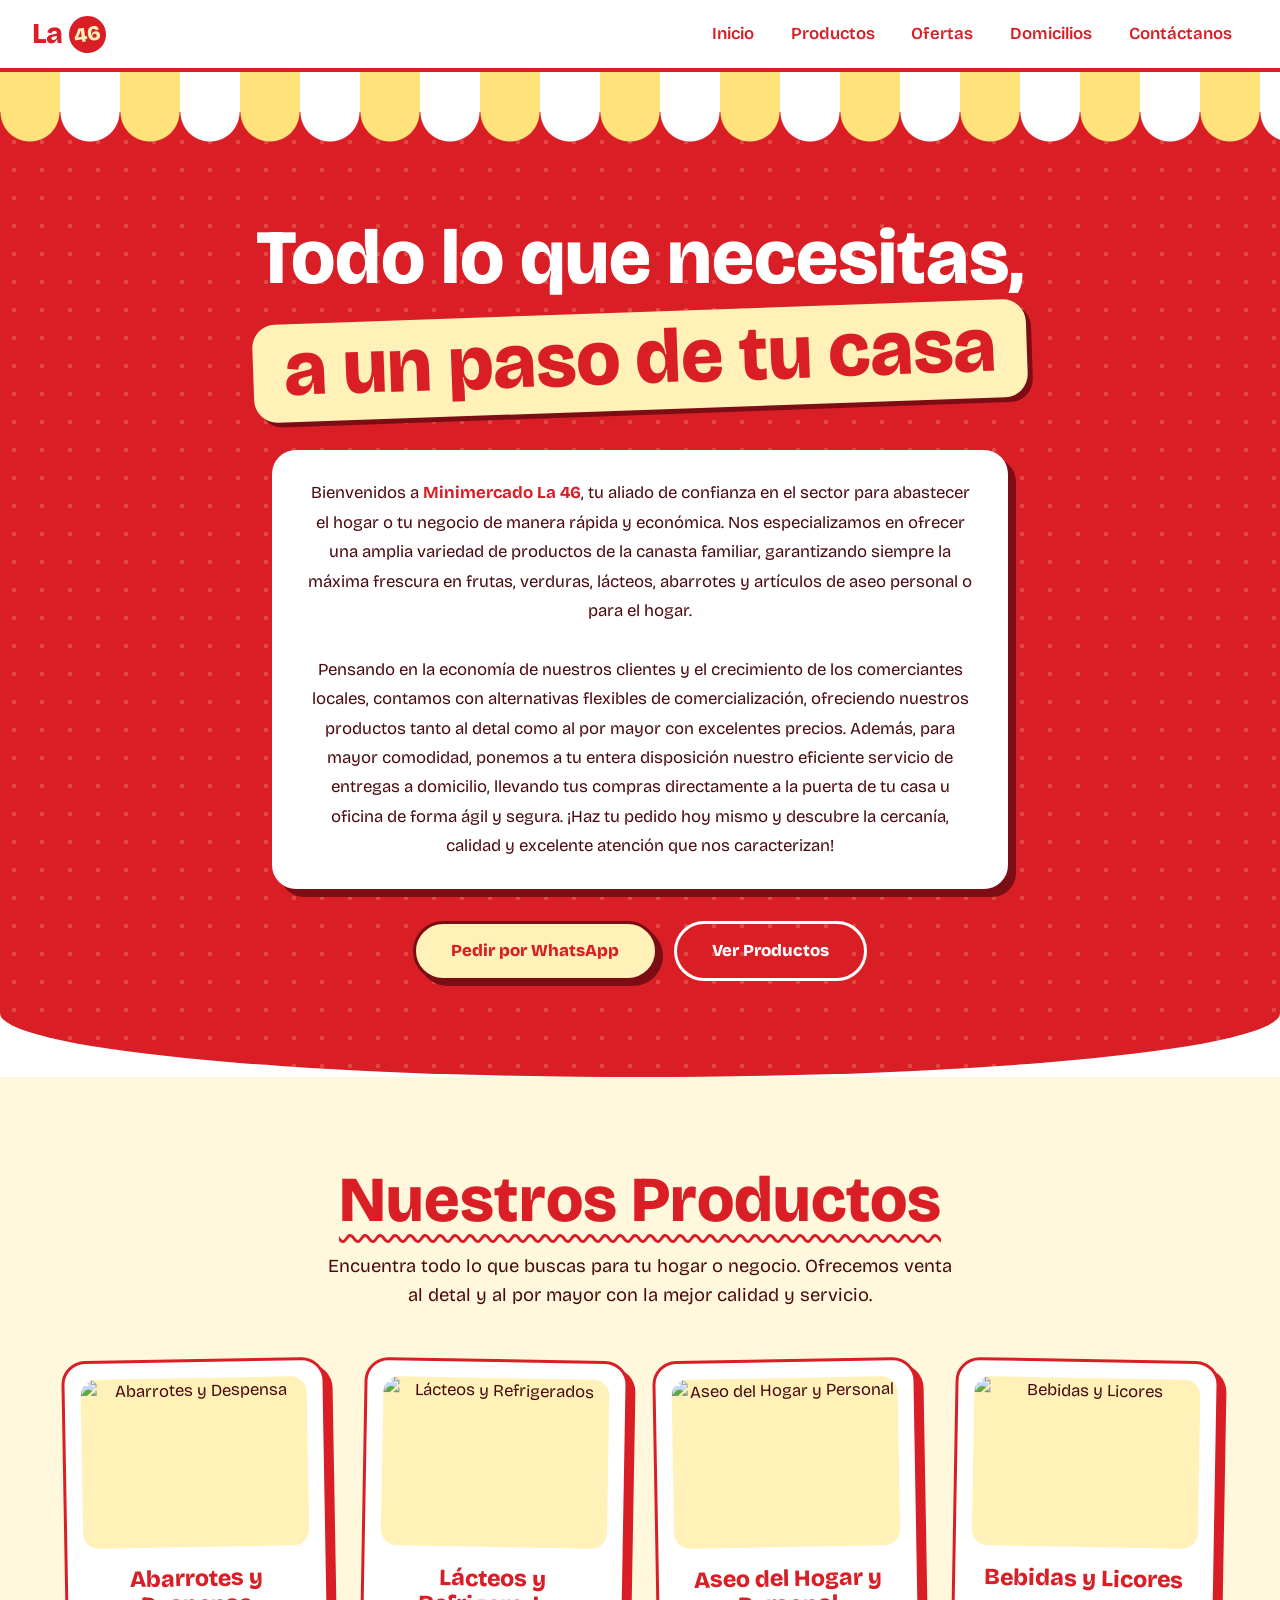
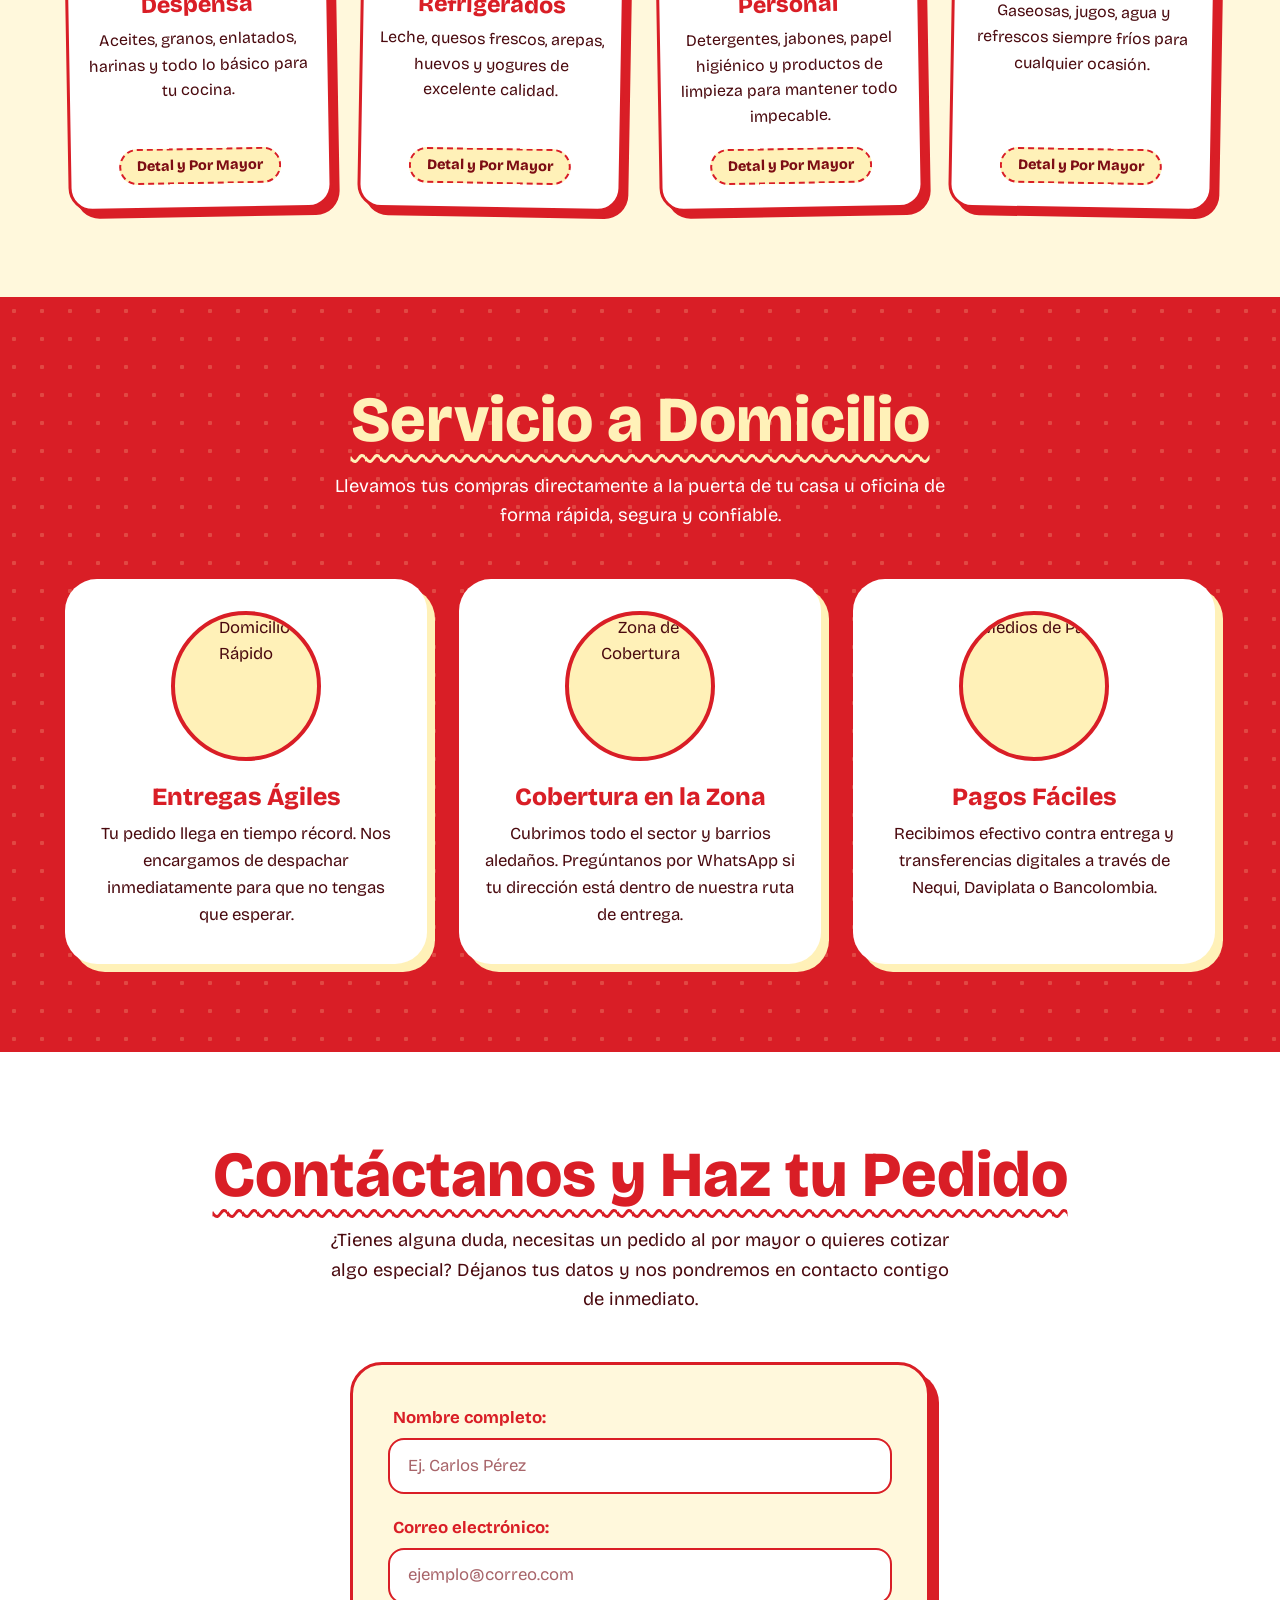
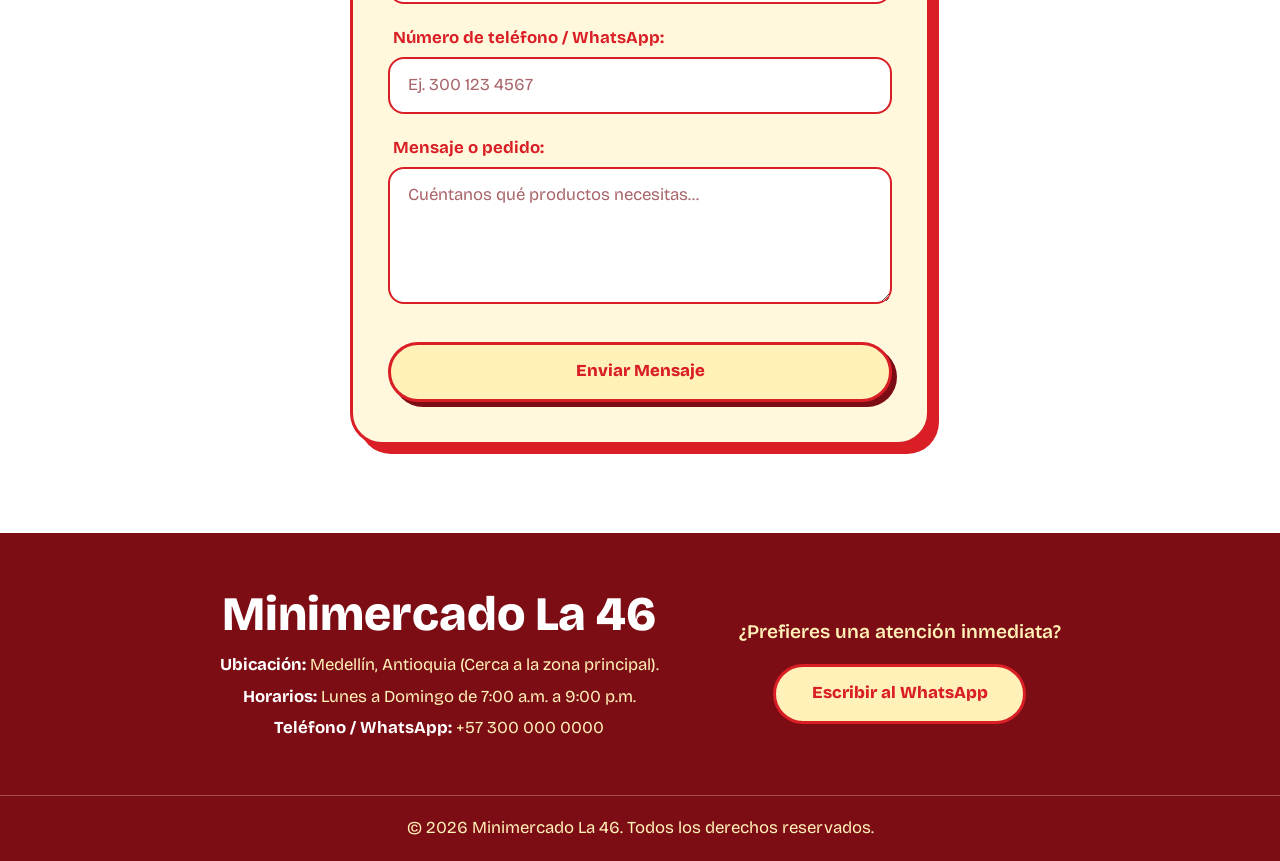
==== index.html @ de030acc "creacion de repositorio" ====
<!DOCTYPE html>
<html lang="es">
<head>
    <meta charset="UTF-8">
    <meta name="viewport" content="width=device-width, initial-scale=1.0">
    <title>Minimercado La 46</title>
    <link rel="stylesheet" href="css/style.css">
</head>
<body>
    <header class="navbar">
        <div class="logo">La <span>46</span></div>
        <nav>
            <ul class="nav-links" id="nav-links">
                <li><a href="#Inicio">Inicio</a></li>
                <li><a href="#Productos">Productos</a></li>
                <li><a href="#Ofertas">Ofertas</a></li>
                <li><a href="#Domicilios">Domicilios</a></li>
                <li><a href="#Contactanos">Contáctanos</a></li>
            </ul>
        </nav>
    </header>

    <!-- SECCIÓN INICIO (HERO) -->
    <section id="Inicio" class="hero">
        <div class="hero-content">
            <h1>Todo lo que necesitas, <br><span>a un paso de tu casa</span></h1>
            <p>
                Bienvenidos a <strong>Minimercado La 46</strong>, tu aliado de confianza en el sector para abastecer el hogar o tu negocio de manera rápida y económica. Nos especializamos en ofrecer una amplia variedad de productos de la canasta familiar, garantizando siempre la máxima frescura en frutas, verduras, lácteos, abarrotes y artículos de aseo personal o para el hogar. 
                <br><br>
                Pensando en la economía de nuestros clientes y el crecimiento de los comerciantes locales, contamos con alternativas flexibles de comercialización, ofreciendo nuestros productos tanto al detal como al por mayor con excelentes precios. Además, para mayor comodidad, ponemos a tu entera disposición nuestro eficiente servicio de entregas a domicilio, llevando tus compras directamente a la puerta de tu casa u oficina de forma ágil y segura. ¡Haz tu pedido hoy mismo y descubre la cercanía, calidad y excelente atención que nos caracterizan!
            </p>
            <div class="hero-buttons">
                <!-- Enlace directo que abre WhatsApp con un mensaje predefinido -->
                <a href="https://wa.me/573000000000?text=Hola%20Minimercado%20La%2046,%20quiero%20hacer%20un%20pedido" target="_blank" class="btn-primary">
                    Pedir por WhatsApp
                </a>
                <a href="#Productos" class="btn-secondary">Ver Productos</a>
            </div>
        </div>
    </section>

    <!-- SECCIÓN PRODUCTOS -->
    <section id="Productos">
        <div class="productos-container">
            <h2>Nuestros Productos</h2>
            <p>Encuentra todo lo que buscas para tu hogar o negocio. Ofrecemos venta al detal y al por mayor con la mejor calidad y servicio.</p>
            

            <!-- Categorías de Productos -->
            <div class="categorias-grid">
                
                <!-- Categoría 1 -->
                <div class="categoria-card">
                    <div class="card-image">
                        <img src="img/abarrotes.jpg" alt="Abarrotes y Despensa">
                    </div>
                    <h3>Abarrotes y Despensa</h3>
                    <p>Aceites, granos, enlatados, harinas y todo lo básico para tu cocina.</p>
                    <span class="badge">Detal y Por Mayor</span>
                </div>

                <!-- Categoría 2 -->
                <div class="categoria-card">
                    <div class="card-image">
                        <img src="img/lacteos.jpg" alt="Lácteos y Refrigerados">
                    </div>
                    <h3>Lácteos y Refrigerados</h3>
                    <p>Leche, quesos frescos, arepas, huevos y yogures de excelente calidad.</p>
                    <span class="badge">Detal y Por Mayor</span>
                </div>

                <!-- Categoría 3 -->
                <div class="categoria-card">
                    <div class="card-image">
                        <img src="img/aseo.jpg" alt="Aseo del Hogar y Personal">
                    </div>
                    <h3>Aseo del Hogar y Personal</h3>
                    <p>Detergentes, jabones, papel higiénico y productos de limpieza para mantener todo impecable.</p>
                    <span class="badge">Detal y Por Mayor</span>
                </div>

                <!-- Categoría 4 -->
                <div class="categoria-card">
                    <div class="card-image">
                        <img src="img/bebidas.jpg" alt="Bebidas y Licores">
                    </div>
                    <h3>Bebidas y Licores</h3>
                    <p>Gaseosas, jugos, agua y refrescos siempre fríos para cualquier ocasión.</p>
                    <span class="badge">Detal y Por Mayor</span>
                </div>

            </div>
        </div>
    </section>

    <!-- SECCIÓN DOMICILIOS -->
    <section id="Domicilios">
        <div class="domicilios-container">
            <h2>Servicio a Domicilio</h2>
            <p>Llevamos tus compras directamente a la puerta de tu casa u oficina de forma rápida, segura y confiable.</p>

            <div class="domicilios-grid">
                
                <!-- Tarjeta 1: Tiempos -->
                <div class="domicilio-card">
                    <div class="card-image">
                        <img src="img/domicilio-rapido.jpg" alt="Domicilio Rápido">
                    </div>
                    <h3>Entregas Ágiles</h3>
                    <p>Tu pedido llega en tiempo récord. Nos encargamos de despachar inmediatamente para que no tengas que esperar.</p>
                </div>

                <!-- Tarjeta 2: Cobertura -->
                <div class="domicilio-card">
                    <div class="card-image">
                        <img src="img/cobertura.jpg" alt="Zona de Cobertura">
                    </div>
                    <h3>Cobertura en la Zona</h3>
                    <p>Cubrimos todo el sector y barrios aledaños. Pregúntanos por WhatsApp si tu dirección está dentro de nuestra ruta de entrega.</p>
                </div>

                <!-- Tarjeta 3: Métodos de Pago -->
                <div class="domicilio-card">
                    <div class="card-image">
                        <img src="img/pagos.jpg" alt="Medios de Pago">
                    </div>
                    <h3>Pagos Fáciles</h3>
                    <p>Recibimos efectivo contra entrega y transferencias digitales a través de Nequi, Daviplata o Bancolombia.</p>
                </div>

            </div>
        </div>
    </section>

   <!-- SECCIÓN CONTÁCTANOS -->
    <section id="Contactanos">
        <div class="contactanos-container">
            <h2>Contáctanos y Haz tu Pedido</h2>
            <p>¿Tienes alguna duda, necesitas un pedido al por mayor o quieres cotizar algo especial? Déjanos tus datos y nos pondremos en contacto contigo de inmediato.</p>

            <!-- Formulario de Contacto Centrado -->
            <div class="form-card-centered">
                <form action="#" method="POST">
                    <div class="form-group">
                        <label for="nombre">Nombre completo:</label>
                        <input type="text" id="nombre" name="nombre" placeholder="Ej. Carlos Pérez" required>
                    </div>

                    <div class="form-group">
                        <label for="correo">Correo electrónico:</label>
                        <input type="email" id="correo" name="correo" placeholder="ejemplo@correo.com" required>
                    </div>

                    <div class="form-group">
                        <label for="telefono">Número de teléfono / WhatsApp:</label>
                        <input type="tel" id="telefono" name="telefono" placeholder="Ej. 300 123 4567" required>
                    </div>

                    <div class="form-group">
                        <label for="mensaje">Mensaje o pedido:</label>
                        <textarea id="mensaje" name="mensaje" rows="4" placeholder="Cuéntanos qué productos necesitas..."></textarea>
                    </div>

                    <button type="submit" class="btn-primary">Enviar Mensaje</button>
                </form>
            </div>
        </div>
    </section>

    <!-- PIE DE PÁGINA (FOOTER) CON INFORMACIÓN DEL MINIMERCADO -->
    <footer>
        <div class="footer-container">
            <div class="footer-info">
                <h3>Minimercado La 46</h3>
                <p><strong>Ubicación:</strong> Medellín, Antioquia (Cerca a la zona principal).</p>
                <p><strong>Horarios:</strong> Lunes a Domingo de 7:00 a.m. a 9:00 p.m.</p>
                <p><strong>Teléfono / WhatsApp:</strong> +57 300 000 0000</p>
            </div>
            <div class="footer-whatsapp">
                <p>¿Prefieres una atención inmediata?</p>
                <a href="https://wa.me/573000000000?text=Hola%20Minimercado%20La%2046,%20quiero%20hacer%20una%20consulta" target="_blank" class="btn-primary">
                    Escribir al WhatsApp
                </a>
            </div>
        </div>
        <div class="footer-bottom">
            <p>&copy; 2026 Minimercado La 46. Todos los derechos reservados.</p>
        </div>
    </footer>

</body>
</html>
---- css/style.css ----
/* =====================================================
   Minimercado La 46 · rojo (principal), amarillo claro y blanco
   Solo CSS3. Idea: una tienda de barrio con su toldo a rayas
   y etiquetas de precio.
   Orden: base > navbar > inicio > productos > domicilios >
          contáctanos > footer > responsive
   ===================================================== */

@import url("https://fonts.googleapis.com/css2?family=Bricolage+Grotesque:wght@400;600;800&display=swap");

/* ---------- Base ---------- */
:root {
    --rojo: #d91e26;
    --rojo-oscuro: #7d0d14;
    --amarillo: #fff1b8;
    --amarillo-toldo: #ffe27a;
    --crema: #fff8dc;
    --blanco: #ffffff;
    --texto: #4a0a0f;
    --fuente: "Bricolage Grotesque", "Trebuchet MS", "Segoe UI", sans-serif;
}

* { box-sizing: border-box; }

html { scroll-behavior: smooth; }

body {
    margin: 0;
    font-family: var(--fuente);
    font-size: 1.05rem;
    line-height: 1.6;
    color: var(--texto);
    background: var(--blanco);
}

img { display: block; max-width: 100%; }

[id] { scroll-margin-top: 5rem; }

a:focus-visible,
button:focus-visible,
input:focus-visible,
textarea:focus-visible {
    outline: 3px solid var(--rojo);
    outline-offset: 3px;
}

/* ---------- Botones (se usan en inicio, formulario y footer) ---------- */
.btn-primary,
.btn-secondary {
    display: inline-block;
    padding: 0.85rem 2.2rem;
    font: inherit;
    font-weight: 800;
    text-align: center;
    text-decoration: none;
    cursor: pointer;
    border-radius: 999px;
    transition: translate 0.15s, box-shadow 0.15s, background 0.2s, color 0.2s;
}

.btn-primary {
    color: var(--rojo);
    background: var(--amarillo);
    border: 3px solid var(--rojo);
    box-shadow: 5px 5px 0 var(--rojo-oscuro);
}

.btn-primary:hover {
    translate: 3px 3px;
    box-shadow: 2px 2px 0 var(--rojo-oscuro);
}

.btn-secondary {
    color: var(--blanco);
    background: transparent;
    border: 3px solid var(--blanco);
}

.btn-secondary:hover {
    color: var(--rojo);
    background: var(--blanco);
}

/* ---------- Navbar ---------- */
.navbar {
    position: sticky;
    top: 0;
    z-index: 10;
    display: flex;
    align-items: center;
    justify-content: space-between;
    gap: 1rem;
    padding: 0.7rem 2rem;
    background: var(--blanco);
    border-bottom: 4px solid var(--rojo);
}

.logo {
    display: flex;
    align-items: center;
    gap: 0.4rem;
    font-size: 1.8rem;
    font-weight: 800;
    color: var(--rojo);
}

/* El "46" como una etiqueta redonda */
.logo span {
    display: grid;
    place-items: center;
    min-width: 2.3rem;
    height: 2.3rem;
    padding: 0 0.3rem;
    font-size: 1.3rem;
    color: var(--amarillo);
    background: var(--rojo);
    border-radius: 50%;
    rotate: -8deg;
}

.nav-links {
    display: flex;
    gap: 0.3rem;
    margin: 0;
    padding: 0;
    list-style: none;
}

.nav-links a {
    display: block;
    padding: 0.4rem 1rem;
    font-weight: 600;
    color: var(--rojo);
    text-decoration: none;
    border-radius: 999px;
    transition: background 0.2s, color 0.2s;
}

.nav-links a:hover {
    color: var(--amarillo);
    background: var(--rojo);
}

/* ---------- Inicio (hero) ---------- */
.hero {
    position: relative;
    display: flex;
    align-items: center;
    justify-content: center;
    min-height: 90vh;
    padding: 9rem 1.5rem 6rem;
    text-align: center;
    background-color: var(--rojo);
    background-image: radial-gradient(rgba(255, 241, 184, 0.2) 2px, transparent 2.5px);
    background-size: 28px 28px;
    border-radius: 0 0 50% 50% / 0 0 4rem 4rem;
}

/* El toldo de la tienda: rayas y borde ondulado */
.hero::before {
    content: "";
    position: absolute;
    top: 0;
    left: 0;
    right: 0;
    height: 72px;
    background: repeating-linear-gradient(
        90deg,
        var(--amarillo-toldo) 0 60px,
        var(--blanco) 60px 120px
    );
    -webkit-mask:
        linear-gradient(#000 0 0) 0 0 / 100% 40px no-repeat,
        radial-gradient(circle at 50% 0, #000 29px, transparent 30px) 0 40px / 60px 32px repeat-x;
    mask:
        linear-gradient(#000 0 0) 0 0 / 100% 40px no-repeat,
        radial-gradient(circle at 50% 0, #000 29px, transparent 30px) 0 40px / 60px 32px repeat-x;
}

.hero-content {
    width: 100%;
    max-width: 820px;
    margin: 0 auto;
}

.hero h1 {
    margin: 0;
    font-size: clamp(2.4rem, 7vw, 4.8rem);
    font-weight: 800;
    line-height: 1.1;
    color: var(--blanco);
}

/* Segunda línea del título: parece una etiqueta pegada */
.hero h1 span {
    display: inline-block;
    margin-top: 0.7rem;
    padding: 0.05em 0.4em 0.12em;
    color: var(--rojo);
    background: var(--amarillo);
    border-radius: 0.3em;
    rotate: -2deg;
    box-shadow: 5px 5px 0 var(--rojo-oscuro);
}

/* El texto largo va en un panel blanco para leerse bien sobre el rojo */
.hero-content > p {
    max-width: 46rem;
    margin: 2.5rem auto 2rem;
    padding: 1.8rem 2rem;
    font-size: 1.05rem;
    line-height: 1.75;
    color: var(--texto);
    background: var(--blanco);
    border-radius: 1.5rem;
    box-shadow: 8px 8px 0 var(--rojo-oscuro);
}

.hero-content > p strong { color: var(--rojo); }

.hero-buttons {
    display: flex;
    flex-wrap: wrap;
    justify-content: center;
    gap: 1rem;
}

.hero .btn-primary { border-color: var(--rojo-oscuro); }

/* ---------- Secciones con contenido centrado ---------- */
#Productos,
#Domicilios,
#Contactanos {
    padding: 5.5rem 1.5rem;
    text-align: center;
}

.productos-container,
.domicilios-container,
.contactanos-container {
    max-width: 1150px;
    margin: 0 auto;
}

.productos-container h2,
.domicilios-container h2,
.contactanos-container h2 {
    margin: 0 0 1rem;
    font-size: clamp(2.3rem, 6vw, 4rem);
    font-weight: 800;
    line-height: 1.1;
    color: var(--rojo);
    text-decoration: underline wavy currentColor 3px;
    text-underline-offset: 0.2em;
}

.productos-container > p,
.domicilios-container > p,
.contactanos-container > p {
    max-width: 40rem;
    margin: 0 auto 3rem;
    font-size: 1.15rem;
}

/* ---------- Productos ---------- */
#Productos { background: var(--crema); }

.categorias-grid {
    display: grid;
    grid-template-columns: repeat(auto-fit, minmax(235px, 1fr));
    gap: 2rem;
}

.categoria-card {
    display: flex;
    flex-direction: column;
    padding: 1rem 1rem 1.4rem;
    background: var(--blanco);
    border: 3px solid var(--rojo);
    border-radius: 1.5rem;
    box-shadow: 7px 7px 0 var(--rojo);
    transition: rotate 0.2s, translate 0.2s;
}

/* Inclinación alterna, como etiquetas pegadas */
.categoria-card:nth-child(odd)  { rotate: -1deg; }
.categoria-card:nth-child(even) { rotate: 1deg; }

.categoria-card:hover {
    rotate: 0deg;
    translate: 0 -6px;
}

.categoria-card .card-image {
    aspect-ratio: 4 / 3;
    margin-bottom: 1.1rem;
    overflow: hidden;
    background: var(--amarillo);
    border-radius: 1rem;
}

.categoria-card .card-image img {
    width: 100%;
    height: 100%;
    object-fit: cover;
}

.categoria-card h3 {
    margin: 0 0 0.5rem;
    font-size: 1.45rem;
    font-weight: 800;
    line-height: 1.15;
    color: var(--rojo);
}

.categoria-card p {
    margin: 0 0 1.2rem;
    font-size: 1rem;
}

/* "Detal y Por Mayor" como etiqueta de precio con borde punteado */
.categoria-card .badge {
    align-self: center;
    margin-top: auto;
    padding: 0.3rem 1rem;
    font-size: 0.9rem;
    font-weight: 800;
    color: var(--rojo-oscuro);
    background: var(--amarillo);
    border: 2px dashed var(--rojo);
    border-radius: 999px;
}

/* ---------- Domicilios ---------- */
#Domicilios {
    background-color: var(--rojo);
    background-image: radial-gradient(rgba(255, 241, 184, 0.2) 2px, transparent 2.5px);
    background-size: 28px 28px;
}

.domicilios-container h2 { color: var(--amarillo); }

.domicilios-container > p { color: var(--blanco); }

.domicilios-grid {
    display: grid;
    grid-template-columns: repeat(auto-fit, minmax(270px, 1fr));
    gap: 2rem;
}

.domicilio-card {
    padding: 2rem 1.6rem 2.2rem;
    color: var(--texto);
    background: var(--blanco);
    border-radius: 2rem;
    box-shadow: 8px 8px 0 var(--amarillo);
}

/* Imagen circular, como un sello */
.domicilio-card .card-image {
    width: 150px;
    height: 150px;
    margin: 0 auto 1.4rem;
    overflow: hidden;
    background: var(--amarillo);
    border: 4px solid var(--rojo);
    border-radius: 50%;
}

.domicilio-card .card-image img {
    width: 100%;
    height: 100%;
    object-fit: cover;
}

.domicilio-card h3 {
    margin: 0 0 0.6rem;
    font-size: 1.55rem;
    font-weight: 800;
    line-height: 1.15;
    color: var(--rojo);
}

.domicilio-card p { margin: 0; }

/* ---------- Contáctanos ---------- */
#Contactanos { background: var(--blanco); }

.form-card-centered {
    max-width: 580px;
    margin: 0 auto;
    padding: 2.5rem 2.2rem;
    text-align: left;
    background: var(--crema);
    border: 3px solid var(--rojo);
    border-radius: 2rem;
    box-shadow: 9px 9px 0 var(--rojo);
}

.form-group { margin-bottom: 1.3rem; }

.form-group label {
    display: block;
    margin: 0 0 0.35rem 0.3rem;
    font-weight: 700;
    color: var(--rojo);
}

.form-group input,
.form-group textarea {
    width: 100%;
    padding: 0.8rem 1.1rem;
    font: inherit;
    color: var(--texto);
    background: var(--blanco);
    border: 2px solid var(--rojo);
    border-radius: 1rem;
}

.form-group textarea { resize: vertical; }

.form-group input::placeholder,
.form-group textarea::placeholder { color: #a8656a; }

.form-card-centered .btn-primary {
    display: block;
    width: 100%;
    margin-top: 1.8rem;
}

/* ---------- Footer ---------- */
footer {
    padding-top: 3.5rem;
    text-align: center;
    color: var(--amarillo);
    background: var(--rojo-oscuro);
}

.footer-container {
    display: flex;
    flex-wrap: wrap;
    justify-content: center;
    align-items: center;
    gap: 2.5rem 5rem;
    max-width: 1000px;
    margin: 0 auto;
    padding: 0 1.5rem;
}

.footer-info h3 {
    margin: 0 0 0.8rem;
    font-size: clamp(2rem, 5vw, 3rem);
    font-weight: 800;
    line-height: 1.05;
    color: var(--blanco);
}

.footer-info p,
.footer-whatsapp p { margin: 0.3rem 0; }

.footer-info strong { color: var(--blanco); }

.footer-whatsapp p {
    margin-bottom: 1rem;
    font-size: 1.2rem;
    font-weight: 600;
}

.footer-bottom {
    margin-top: 3rem;
    padding: 1.2rem 1.5rem;
    border-top: 1px solid rgba(255, 241, 184, 0.3);
}

.footer-bottom p { margin: 0; }

/* ---------- Responsive ---------- */
@media (max-width: 860px) {
    .navbar {
        flex-direction: column;
        padding: 0.7rem 1rem;
    }

    .nav-links {
        max-width: 100%;
        overflow-x: auto;
    }

    .nav-links a {
        padding: 0.4rem 0.8rem;
        white-space: nowrap;
    }

    .hero { padding-top: 8rem; }

    .hero-content > p { padding: 1.4rem 1.2rem; }

    .form-card-centered { padding: 2rem 1.3rem; }
}

@media (prefers-reduced-motion: reduce) {
    html { scroll-behavior: auto; }

    .btn-primary,
    .btn-secondary,
    .categoria-card { transition: none; }
}
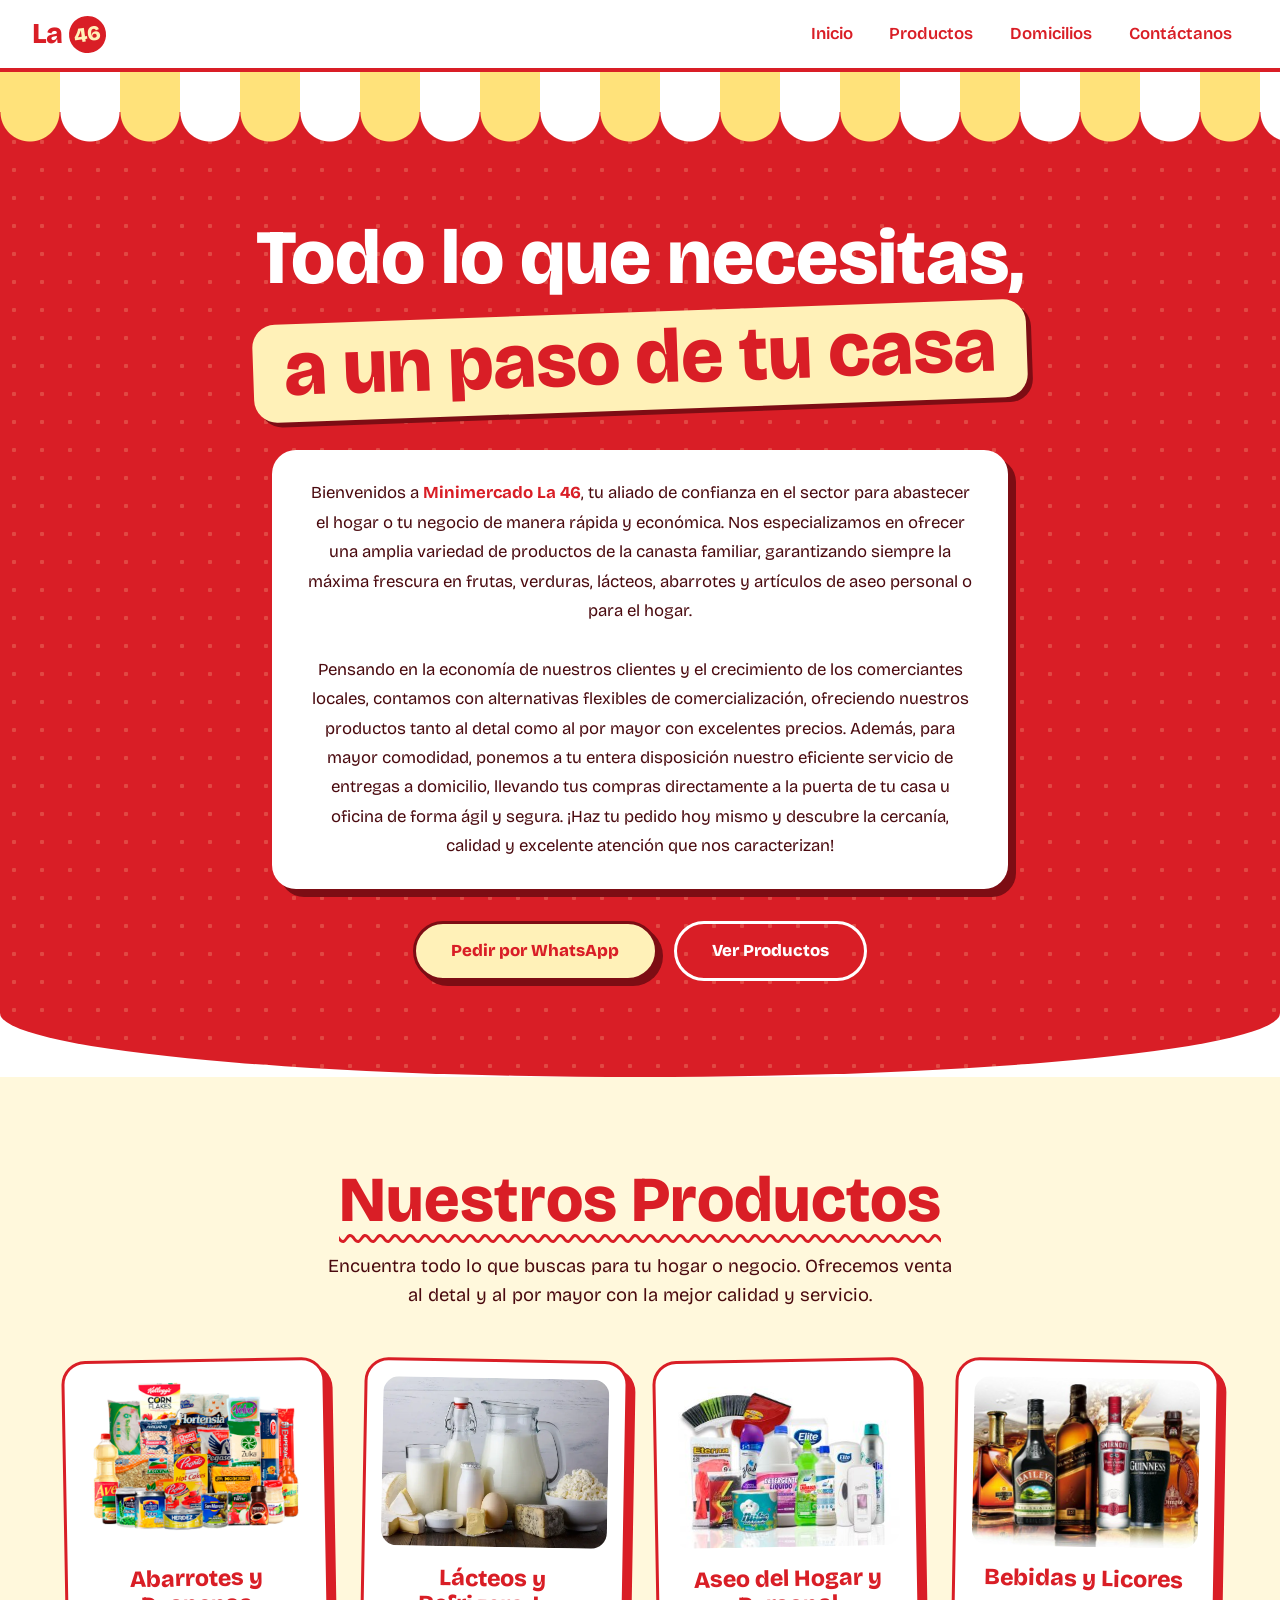
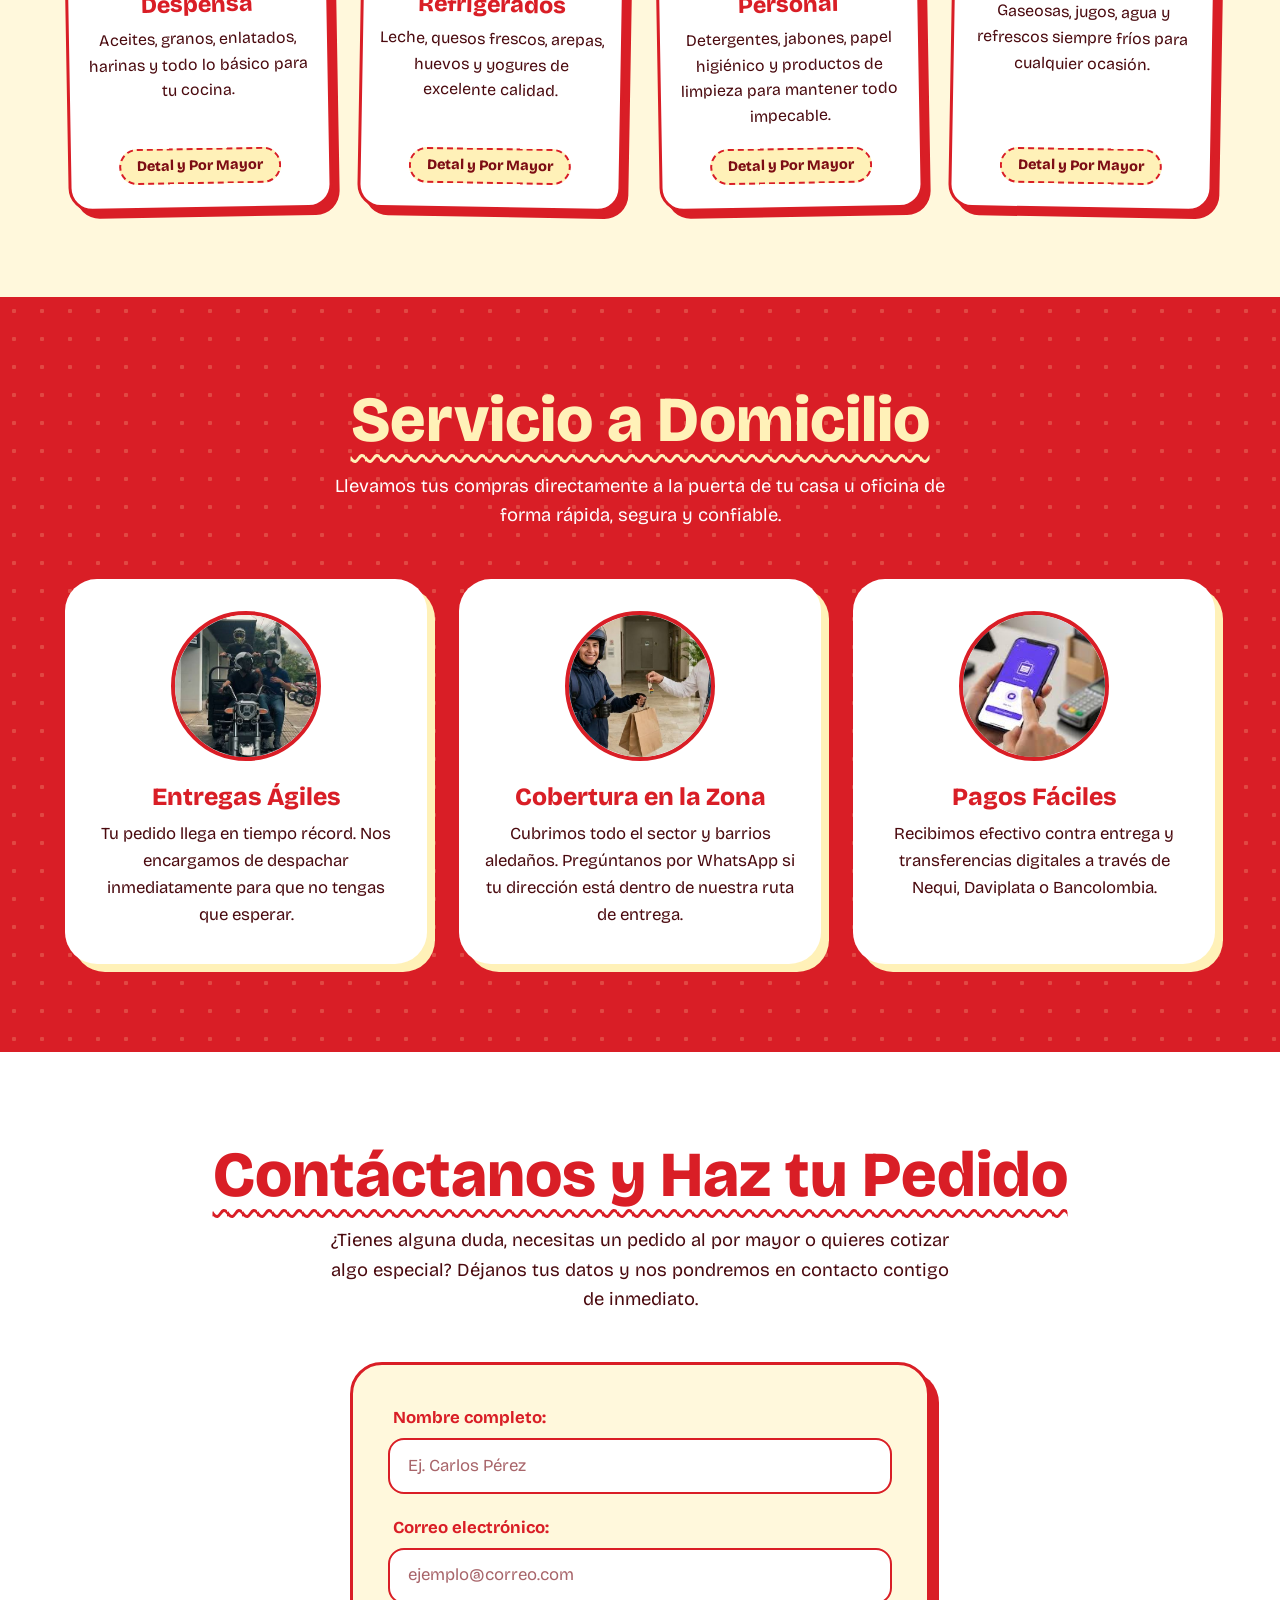
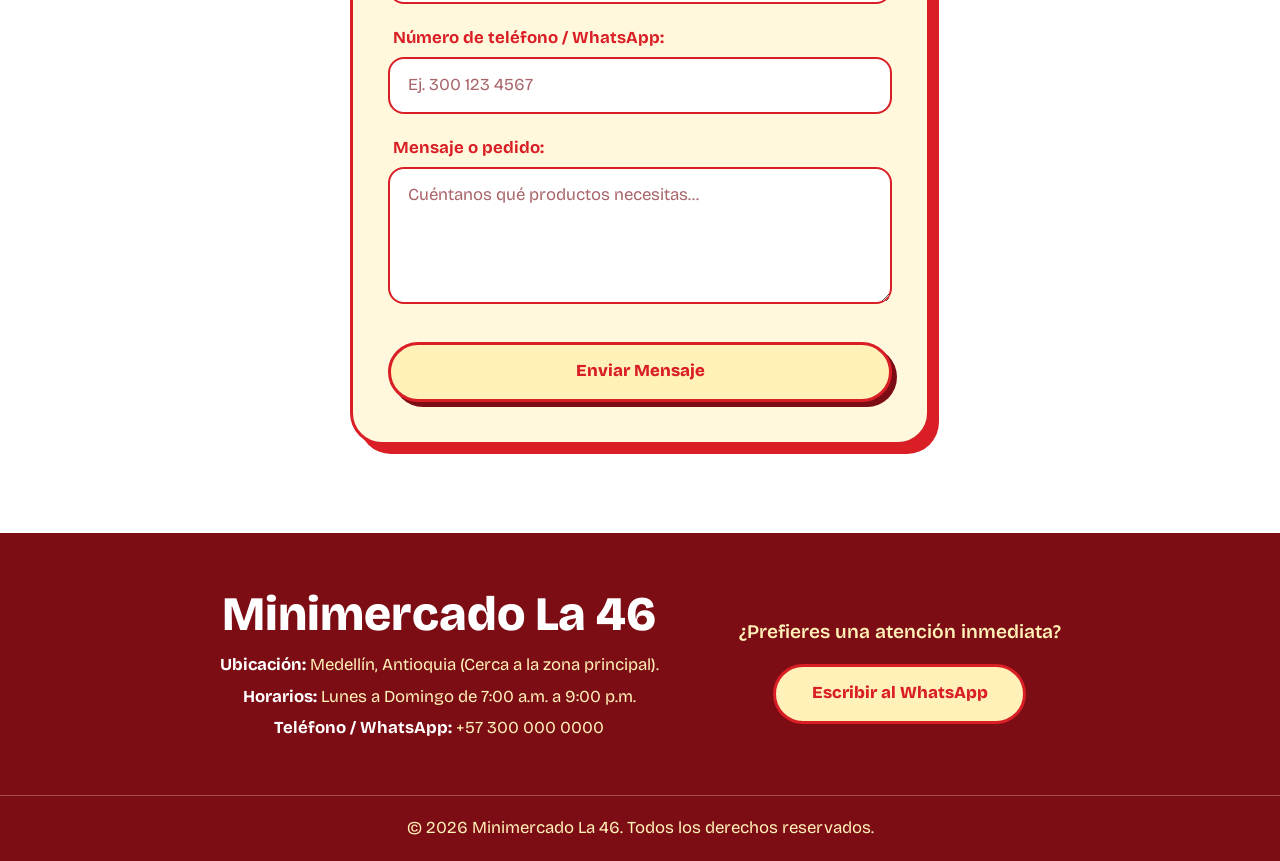
==== commit f8dcf2a0: "anexo de imagenes" ====
--- a/index.html
+++ b/index.html
@@ -13,7 +13,6 @@
             <ul class="nav-links" id="nav-links">
                 <li><a href="#Inicio">Inicio</a></li>
                 <li><a href="#Productos">Productos</a></li>
-                <li><a href="#Ofertas">Ofertas</a></li>
                 <li><a href="#Domicilios">Domicilios</a></li>
                 <li><a href="#Contactanos">Contáctanos</a></li>
             </ul>
@@ -52,7 +51,7 @@
                 <!-- Categoría 1 -->
                 <div class="categoria-card">
                     <div class="card-image">
-                        <img src="img/abarrotes.jpg" alt="Abarrotes y Despensa">
+                        <img src="img/abarrotes.jpeg" alt="Abarrotes y Despensa">
                     </div>
                     <h3>Abarrotes y Despensa</h3>
                     <p>Aceites, granos, enlatados, harinas y todo lo básico para tu cocina.</p>
@@ -62,7 +61,7 @@
                 <!-- Categoría 2 -->
                 <div class="categoria-card">
                     <div class="card-image">
-                        <img src="img/lacteos.jpg" alt="Lácteos y Refrigerados">
+                        <img src="img/lacteos.webp" alt="Lácteos y Refrigerados">
                     </div>
                     <h3>Lácteos y Refrigerados</h3>
                     <p>Leche, quesos frescos, arepas, huevos y yogures de excelente calidad.</p>
@@ -82,7 +81,7 @@
                 <!-- Categoría 4 -->
                 <div class="categoria-card">
                     <div class="card-image">
-                        <img src="img/bebidas.jpg" alt="Bebidas y Licores">
+                        <img src="img/Bebidas-Alcohólicas.jpg" alt="Bebidas y Licores">
                     </div>
                     <h3>Bebidas y Licores</h3>
                     <p>Gaseosas, jugos, agua y refrescos siempre fríos para cualquier ocasión.</p>
@@ -104,7 +103,7 @@
                 <!-- Tarjeta 1: Tiempos -->
                 <div class="domicilio-card">
                     <div class="card-image">
-                        <img src="img/domicilio-rapido.jpg" alt="Domicilio Rápido">
+                        <img src="img/domicilio.jpeg" alt="Domicilio Rápido">
                     </div>
                     <h3>Entregas Ágiles</h3>
                     <p>Tu pedido llega en tiempo récord. Nos encargamos de despachar inmediatamente para que no tengas que esperar.</p>
@@ -113,7 +112,7 @@
                 <!-- Tarjeta 2: Cobertura -->
                 <div class="domicilio-card">
                     <div class="card-image">
-                        <img src="img/cobertura.jpg" alt="Zona de Cobertura">
+                        <img src="img/entrega.jpeg" alt="Zona de Cobertura">
                     </div>
                     <h3>Cobertura en la Zona</h3>
                     <p>Cubrimos todo el sector y barrios aledaños. Pregúntanos por WhatsApp si tu dirección está dentro de nuestra ruta de entrega.</p>
@@ -122,7 +121,7 @@
                 <!-- Tarjeta 3: Métodos de Pago -->
                 <div class="domicilio-card">
                     <div class="card-image">
-                        <img src="img/pagos.jpg" alt="Medios de Pago">
+                        <img src="img/pagos.jpeg" alt="Medios de Pago">
                     </div>
                     <h3>Pagos Fáciles</h3>
                     <p>Recibimos efectivo contra entrega y transferencias digitales a través de Nequi, Daviplata o Bancolombia.</p>
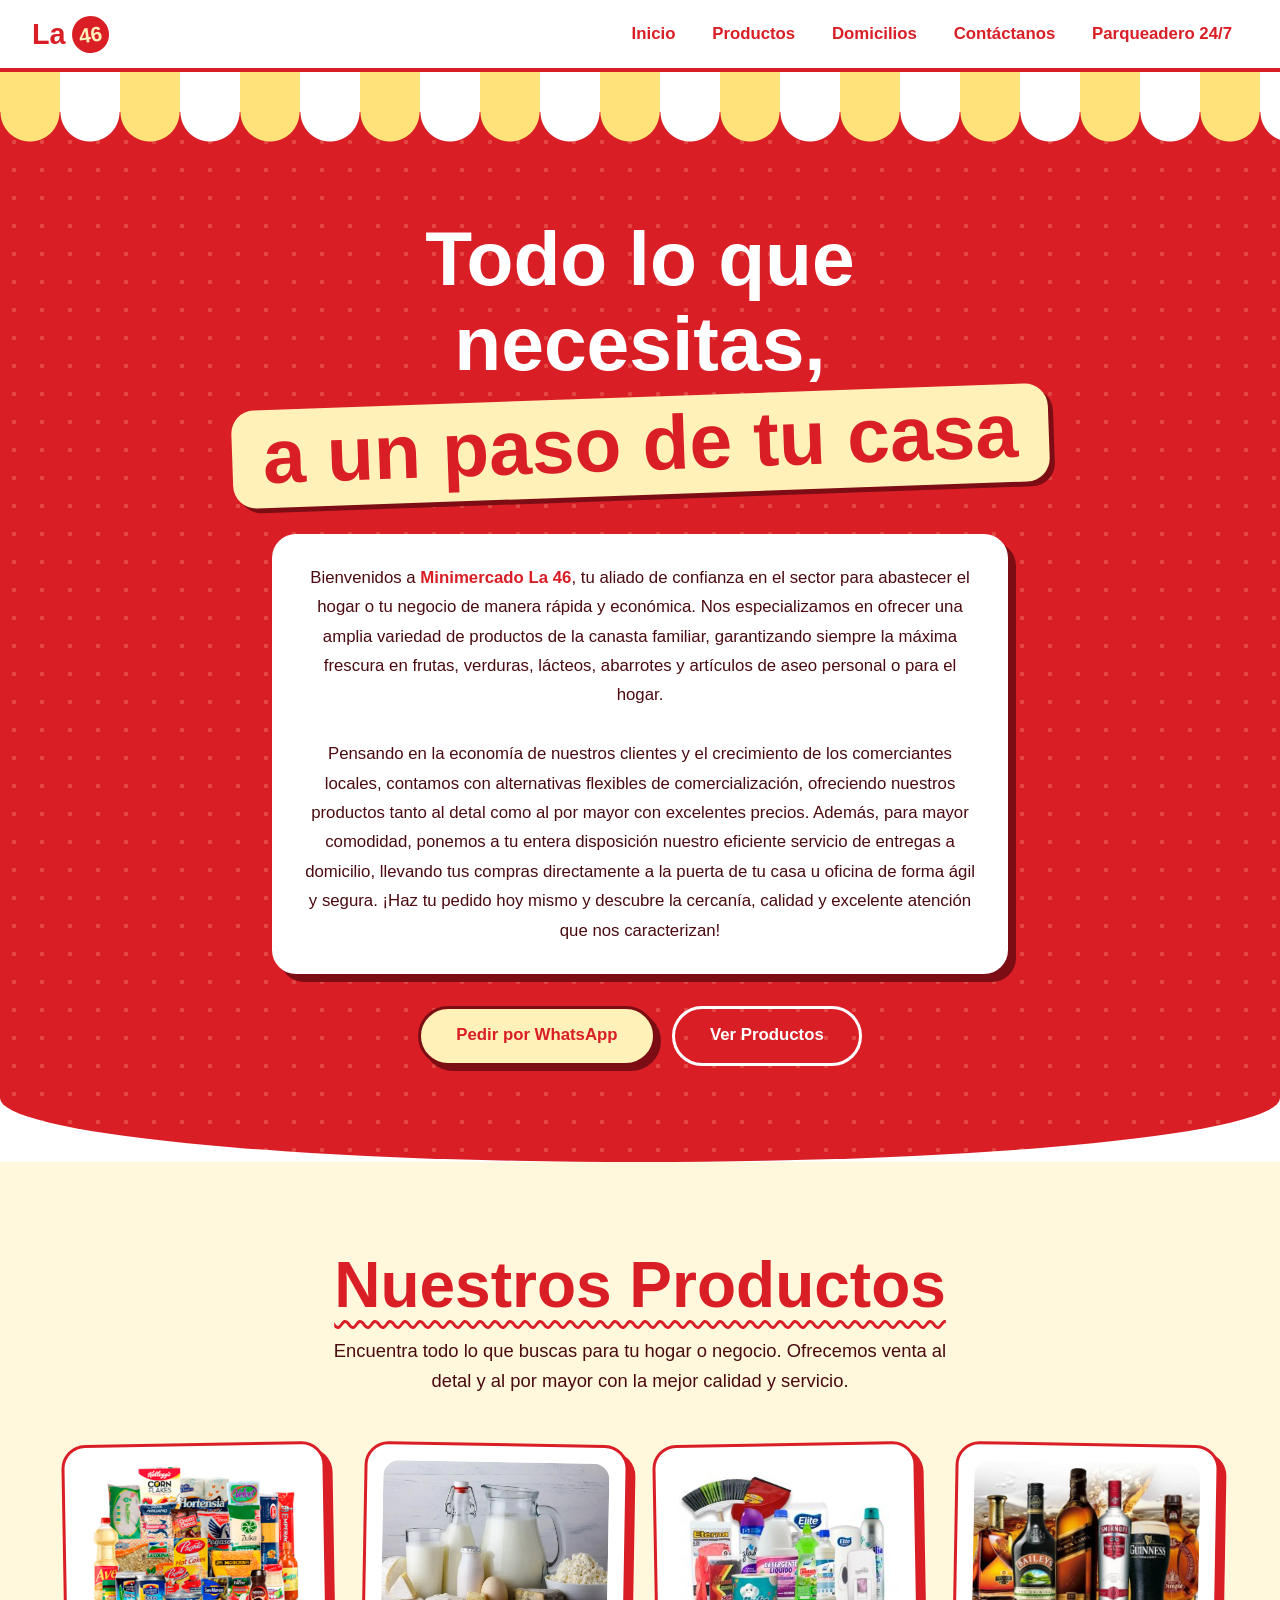
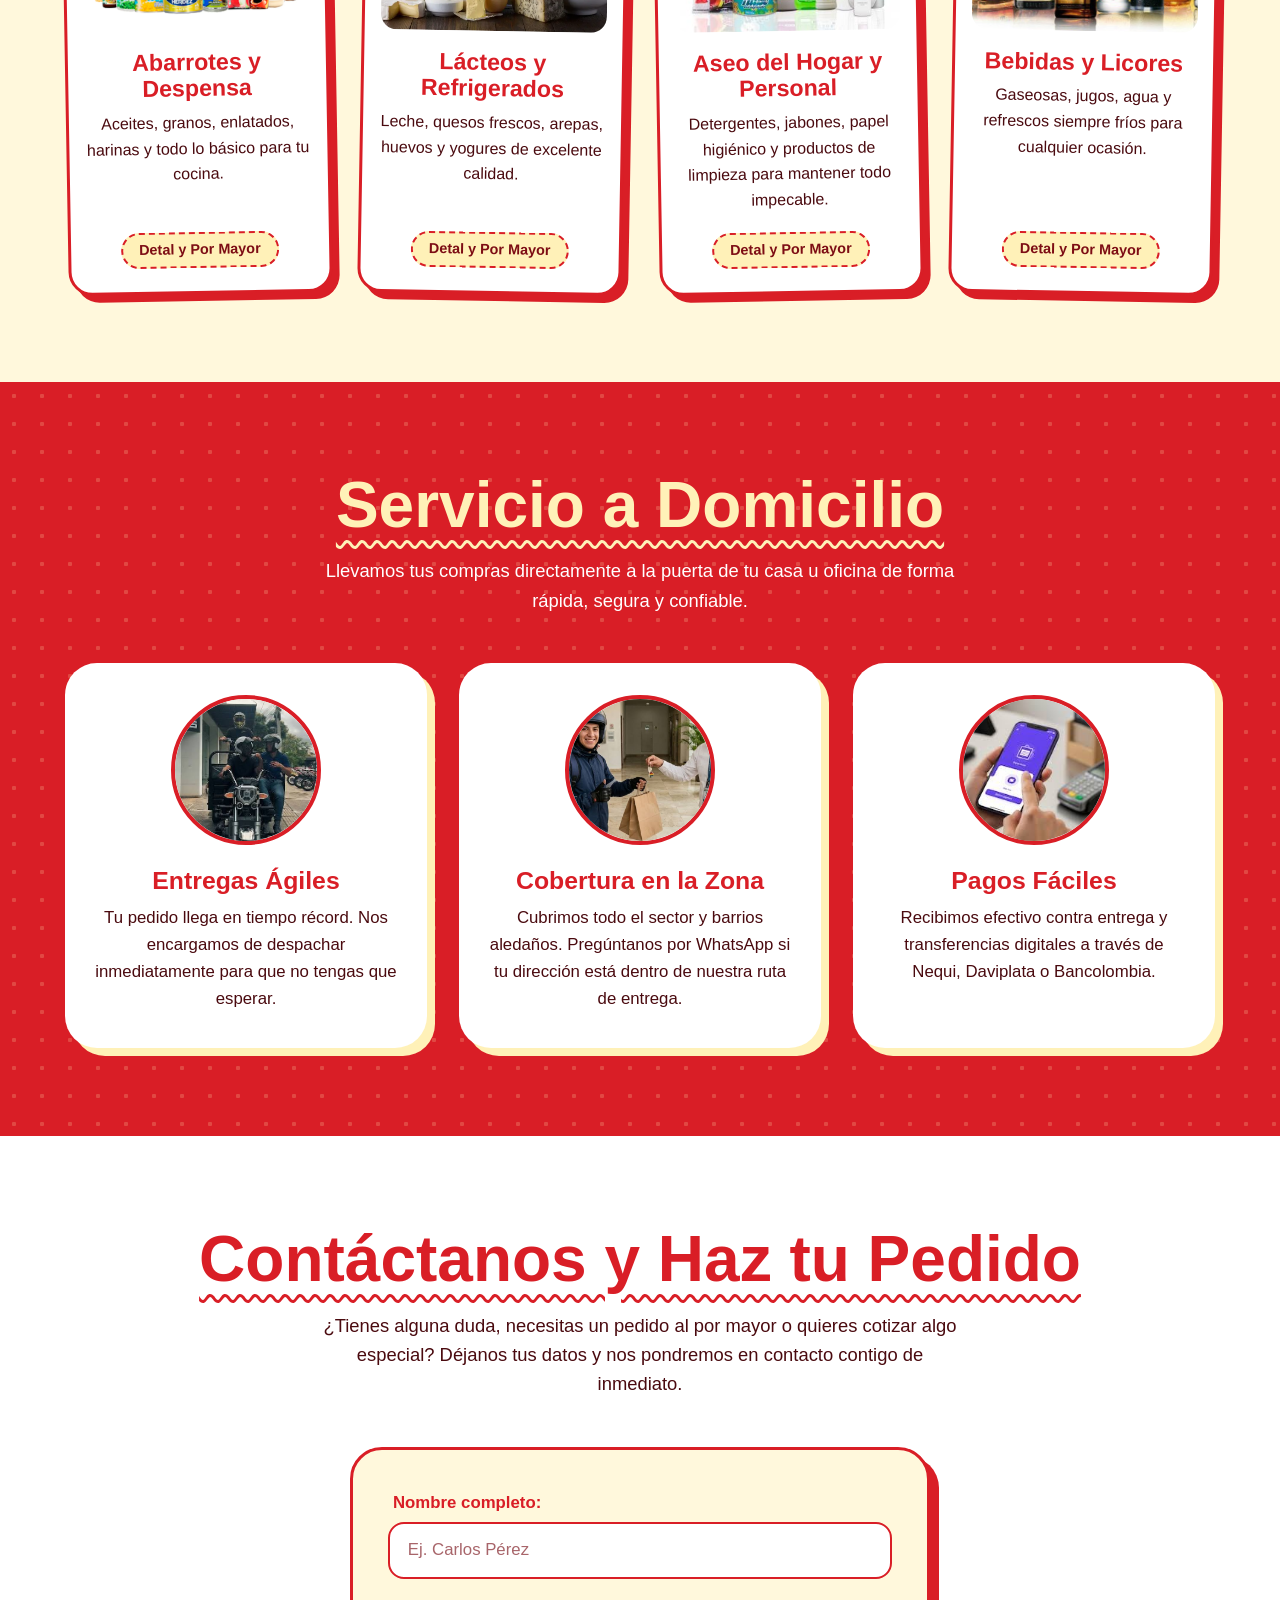
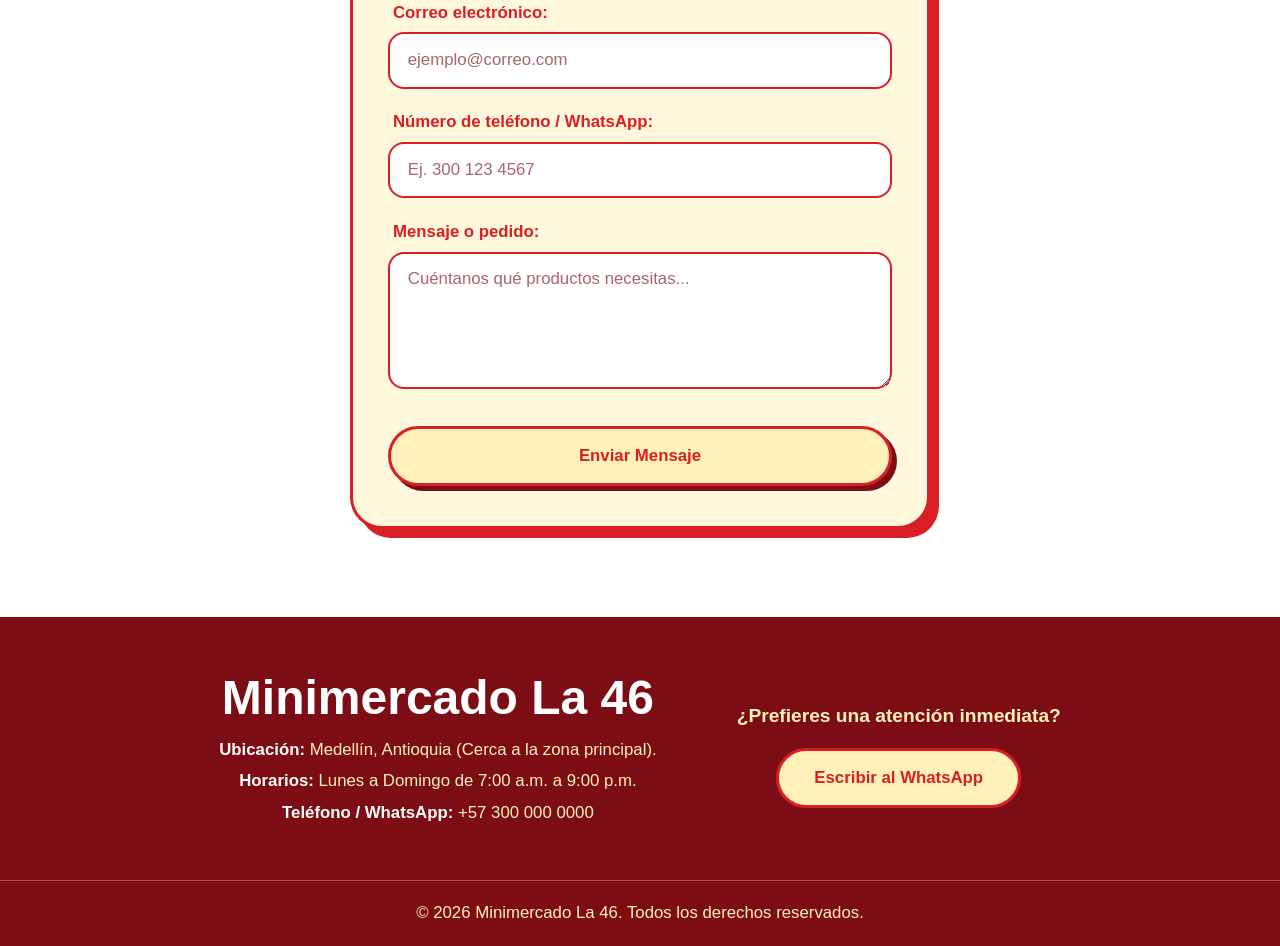
==== commit cb82e8ea: "anexo parqueadero 24/" ====
--- a/index.html
+++ b/index.html
@@ -4,6 +4,7 @@
     <meta charset="UTF-8">
     <meta name="viewport" content="width=device-width, initial-scale=1.0">
     <title>Minimercado La 46</title>
+    <link rel="icon" type="image/png" href="img/Logo.png">
     <link rel="stylesheet" href="css/style.css">
 </head>
 <body>
@@ -15,6 +16,7 @@
                 <li><a href="#Productos">Productos</a></li>
                 <li><a href="#Domicilios">Domicilios</a></li>
                 <li><a href="#Contactanos">Contáctanos</a></li>
+                <li><a href="parqueadero/index.html" class="btn-parqueadero">Parqueadero 24/7</a></li>
             </ul>
         </nav>
     </header>
--- a/css/style.css
+++ b/css/style.css
@@ -1,14 +1,4 @@
-/* =====================================================
-   Minimercado La 46 · rojo (principal), amarillo claro y blanco
-   Solo CSS3. Idea: una tienda de barrio con su toldo a rayas
-   y etiquetas de precio.
-   Orden: base > navbar > inicio > productos > domicilios >
-          contáctanos > footer > responsive
-   ===================================================== */
-
-@import url("https://fonts.googleapis.com/css2?family=Bricolage+Grotesque:wght@400;600;800&display=swap");
-
-/* ---------- Base ---------- */
+
 :root {
     --rojo: #d91e26;
     --rojo-oscuro: #7d0d14;
@@ -80,6 +70,19 @@
 .btn-secondary:hover {
     color: var(--rojo);
     background: var(--blanco);
+}
+
+.btn-parqueadero {
+    background-color: transparent;
+    color: inherit;
+    padding: 6px 12px;
+    border-radius: 5px;
+    transition: background-color 0.3s ease, color 0.3s ease;
+}
+
+.btn-parqueadero:hover {
+    background-color: black;
+    color: #B8860B !important;
 }
 
 /* ---------- Navbar ---------- */
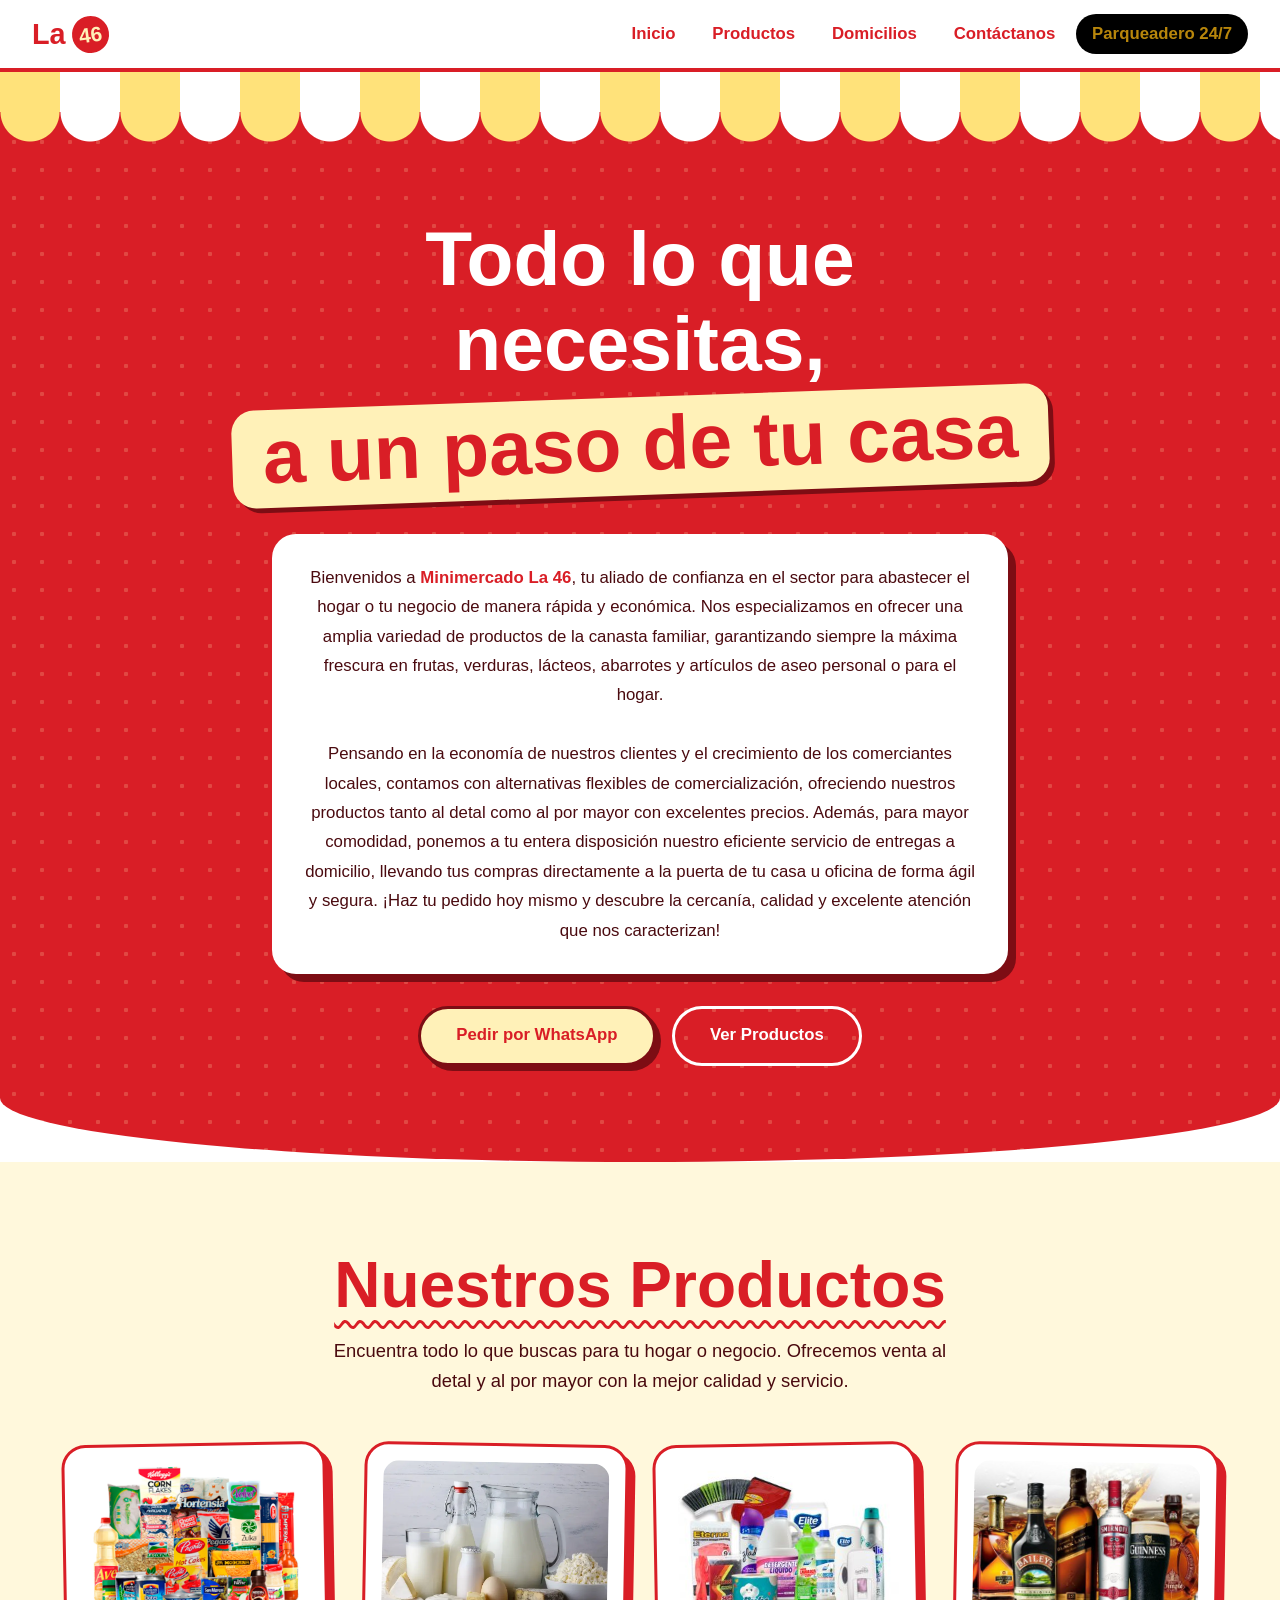
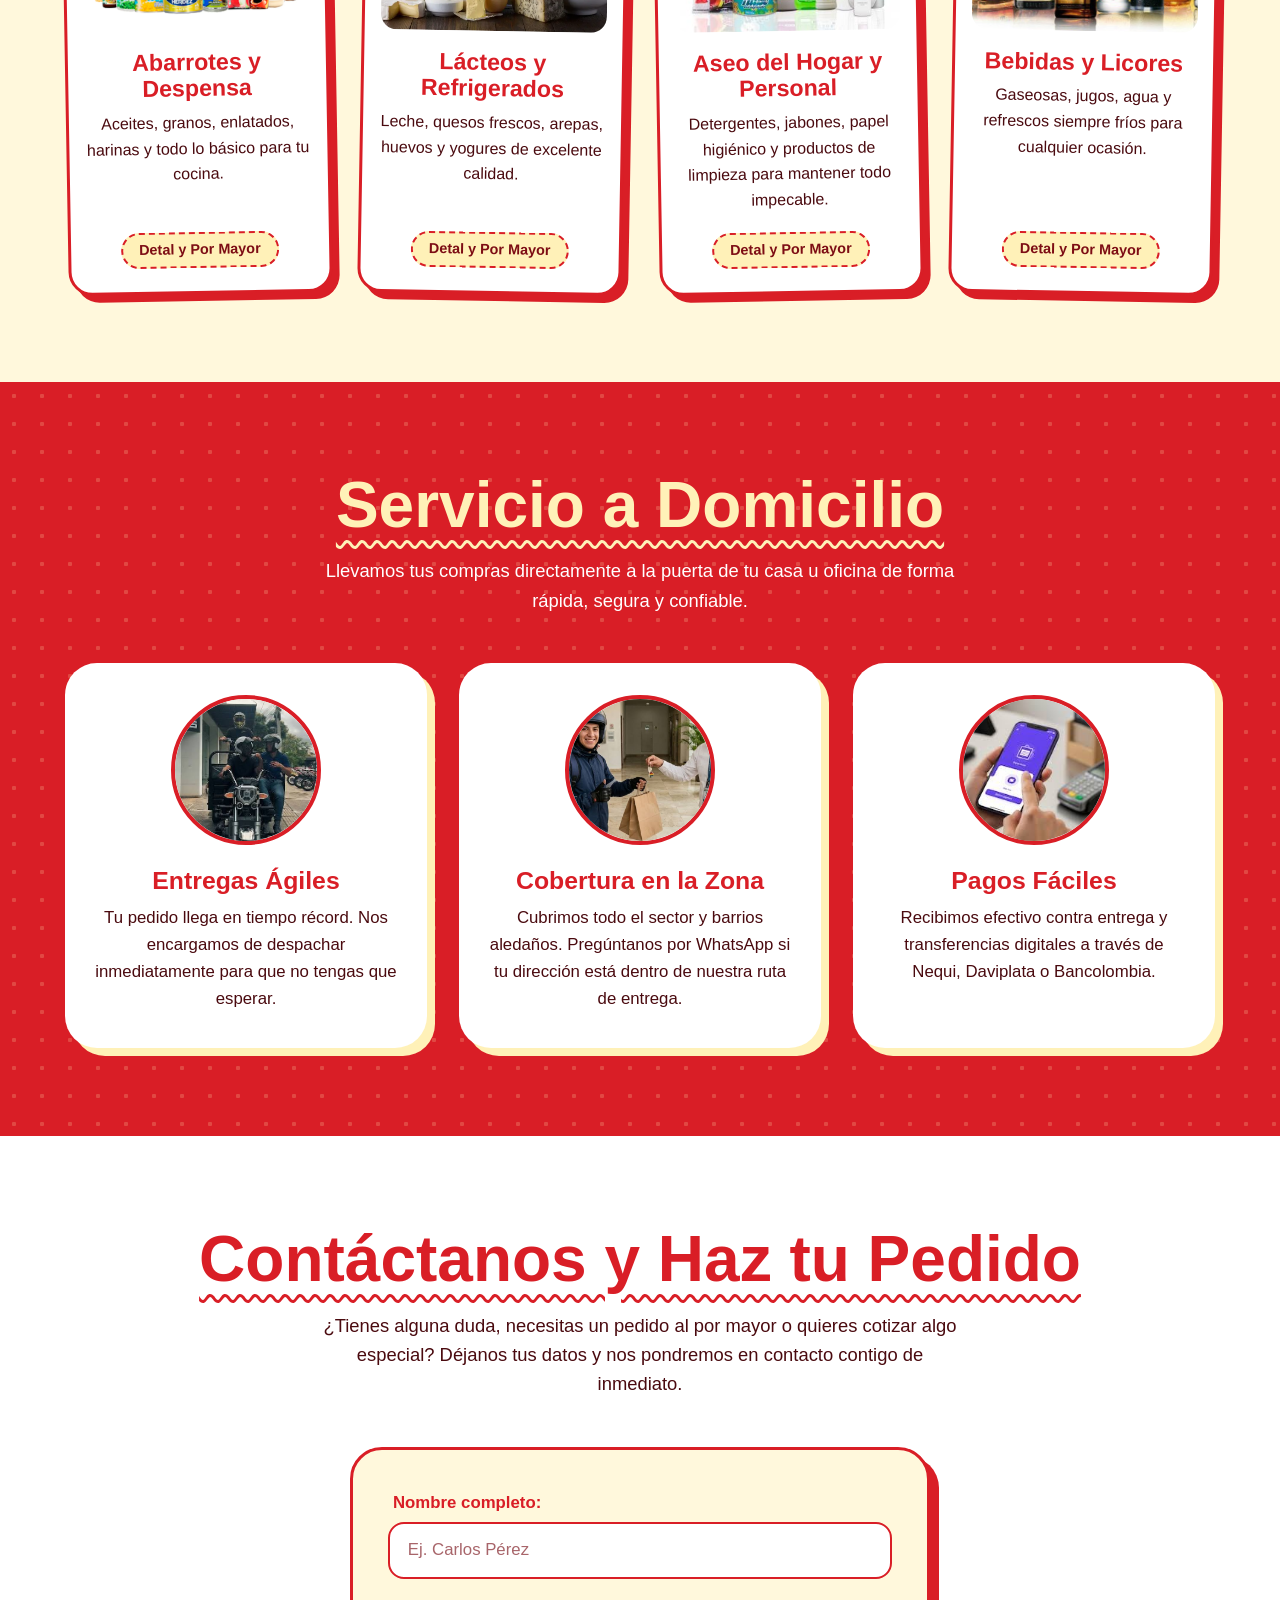
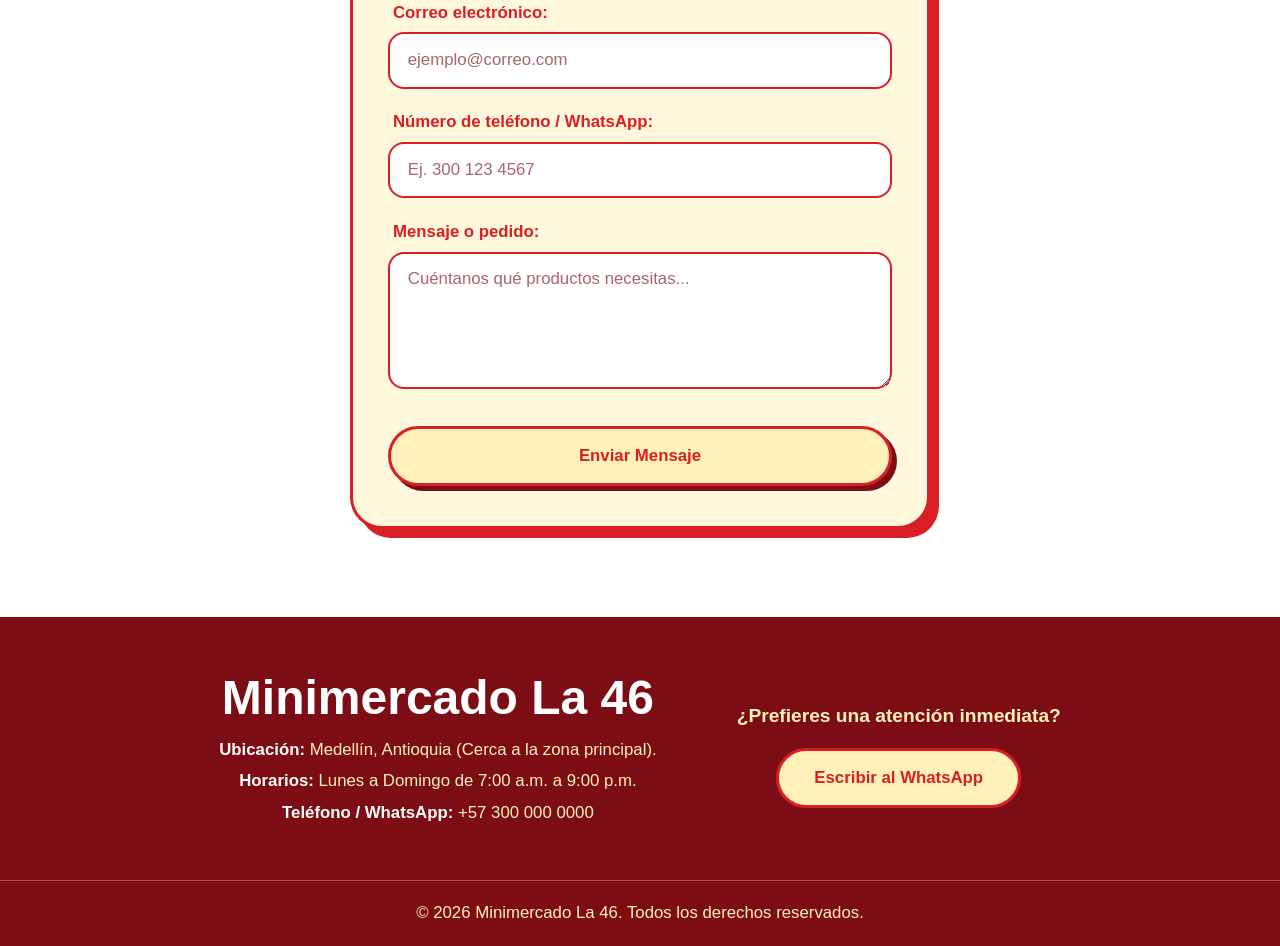
==== commit 381340c6: "final" ====
--- a/index.html
+++ b/index.html
@@ -9,7 +9,7 @@
 </head>
 <body>
     <header class="navbar">
-        <div class="logo">La <span>46</span></div>
+        <div class="logo"><a href="#Inicio">La <span>46</span></a></div>
         <nav>
             <ul class="nav-links" id="nav-links">
                 <li><a href="#Inicio">Inicio</a></li>
--- a/css/style.css
+++ b/css/style.css
@@ -1,4 +1,3 @@
-
 :root {
     --rojo: #d91e26;
     --rojo-oscuro: #7d0d14;
@@ -72,17 +71,20 @@
     background: var(--blanco);
 }
 
+/* Estilo para el botón de Parqueadero 24/7 (Negro y Amarillo Oscuro) */
 .btn-parqueadero {
-    background-color: transparent;
-    color: inherit;
-    padding: 6px 12px;
-    border-radius: 5px;
+    background-color: #000000;
+    color: #b8860b !important;
+    padding: 6px 14px;
+    border-radius: 999px;
+    font-weight: 600;
+    text-decoration: none;
     transition: background-color 0.3s ease, color 0.3s ease;
 }
 
-.btn-parqueadero:hover {
-    background-color: black;
-    color: #B8860B !important;
+.nav-links a.btn-parqueadero:hover {
+    background-color: #1a1a1a !important;
+    color: #f39c12 !important;
 }
 
 /* ---------- Navbar ---------- */
@@ -100,12 +102,18 @@
 }
 
 .logo {
+    font-size: 1.8rem;
+    font-weight: 800;
+    color: var(--rojo);
+}
+
+/* Estilo para que el enlace dentro del logo no altere el formato */
+.logo a {
     display: flex;
     align-items: center;
     gap: 0.4rem;
-    font-size: 1.8rem;
-    font-weight: 800;
-    color: var(--rojo);
+    color: inherit;
+    text-decoration: none;
 }
 
 /* El "46" como una etiqueta redonda */
@@ -124,6 +132,7 @@
 
 .nav-links {
     display: flex;
+    align-items: center;
     gap: 0.3rem;
     margin: 0;
     padding: 0;
